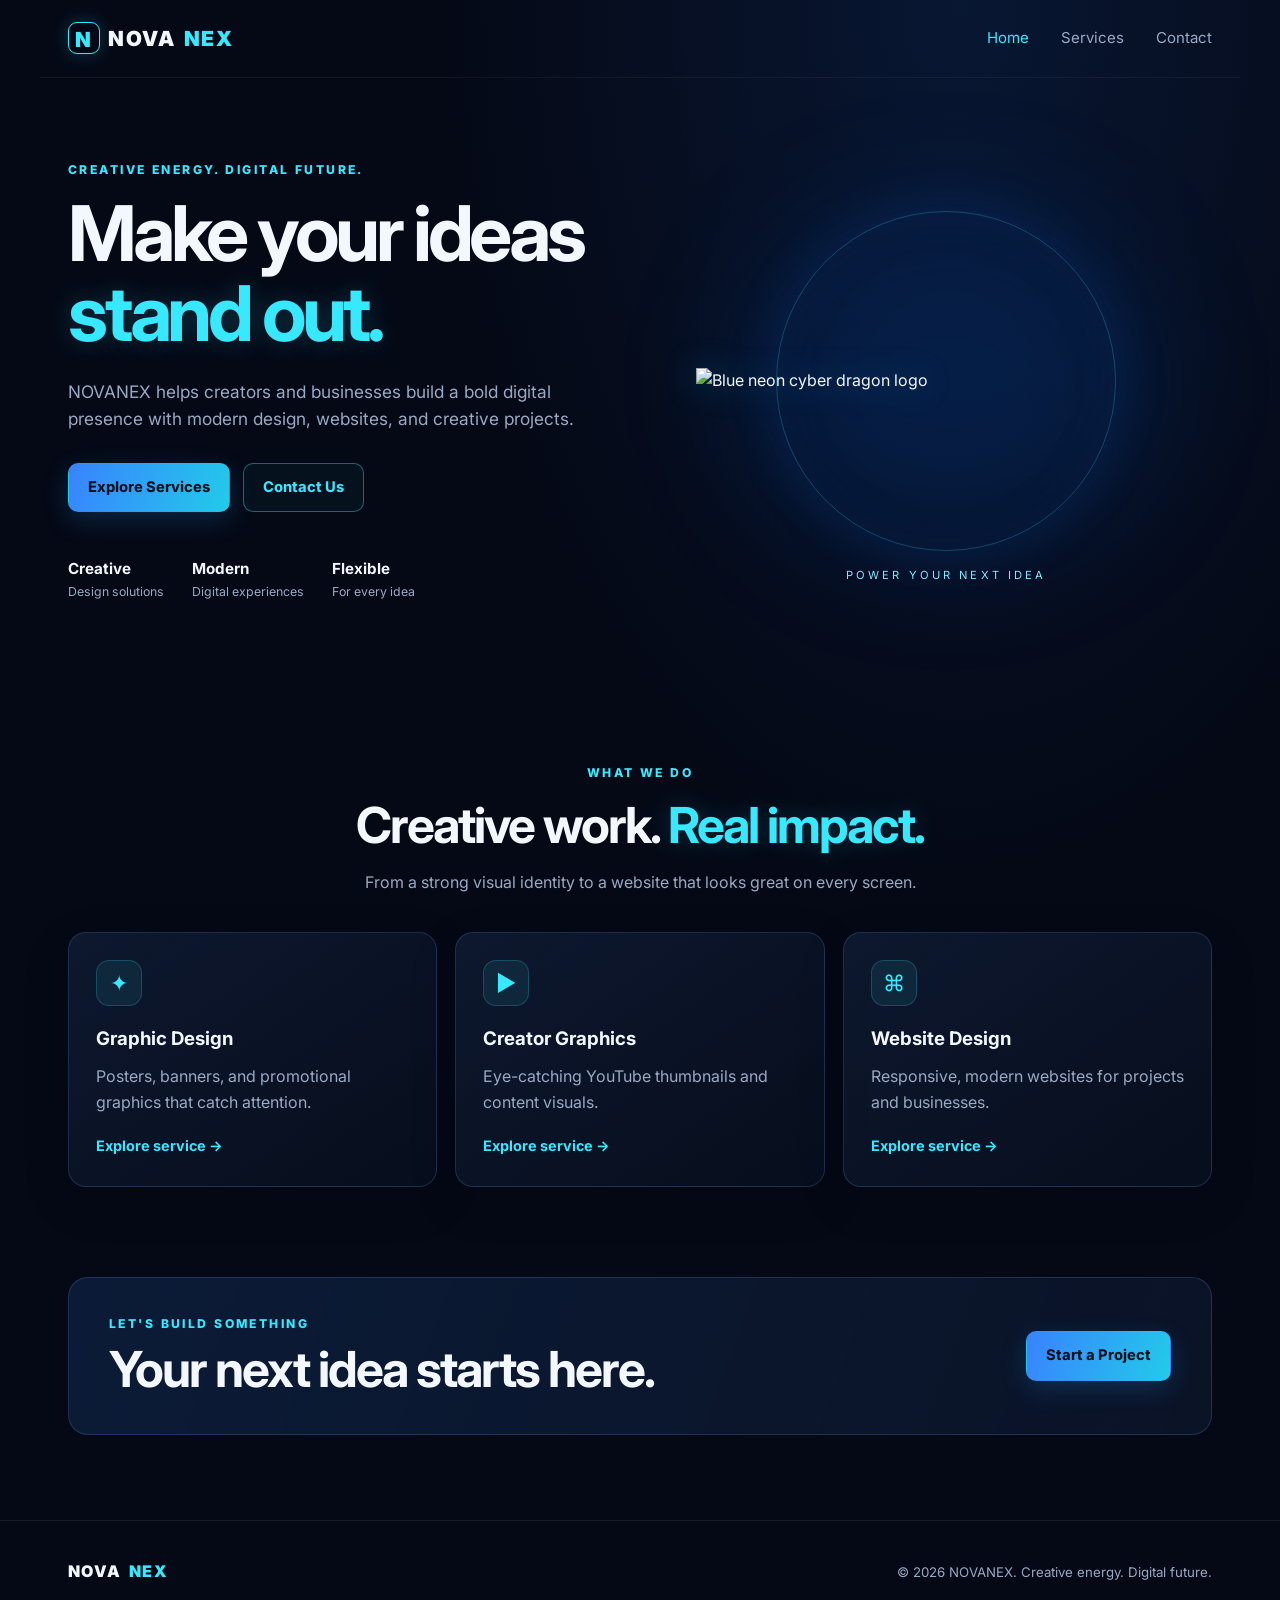
==== index.html @ 198b43f2 "Add files via upload" ====
<!DOCTYPE html>
<html lang="en">
<head>
  <meta charset="UTF-8">
  <meta name="viewport" content="width=device-width, initial-scale=1.0">
  <title>NOVANEX | Creative Digital Studio</title>
  <link rel="stylesheet" href="style.css">
</head>
<body>
  <header class="site-header">
    <a class="brand" href="index.html"><span class="brand-mark">N</span> NOVA<span>NEX</span></a>
    <button class="menu-toggle" aria-label="Open navigation" aria-expanded="false">☰</button>
    <nav class="nav">
      <a class="active" href="index.html">Home</a>
      <a href="services.html">Services</a>
      <a href="contact.html">Contact</a>
    </nav>
  </header>

  <main>
    <section class="hero">
      <div class="hero-copy">
        <p class="eyebrow">CREATIVE ENERGY. DIGITAL FUTURE.</p>
        <h1>Make your ideas<br><span>stand out.</span></h1>
        <p class="intro">NOVANEX helps creators and businesses build a bold digital presence with modern design, websites, and creative projects.</p>
        <div class="hero-actions">
          <a class="button primary" href="services.html">Explore Services</a>
          <a class="button secondary" href="contact.html">Contact Us</a>
        </div>
        <div class="mini-stats">
          <div><strong>Creative</strong><small>Design solutions</small></div>
          <div><strong>Modern</strong><small>Digital experiences</small></div>
          <div><strong>Flexible</strong><small>For every idea</small></div>
        </div>
      </div>
      <div class="dragon-wrap">
        <div class="glow-ring"></div>
        <img class="dragon" src="assets/novanex-dragon.svg" alt="Blue neon cyber dragon logo">
        <div class="dragon-caption">POWER YOUR NEXT IDEA</div>
      </div>
    </section>

    <section class="section">
      <div class="section-heading">
        <p class="eyebrow">WHAT WE DO</p>
        <h2>Creative work. <span>Real impact.</span></h2>
        <p>From a strong visual identity to a website that looks great on every screen.</p>
      </div>
      <div class="cards">
        <article class="card"><div class="card-icon">✦</div><h3>Graphic Design</h3><p>Posters, banners, and promotional graphics that catch attention.</p><a href="services.html">Explore service →</a></article>
        <article class="card"><div class="card-icon">▶</div><h3>Creator Graphics</h3><p>Eye-catching YouTube thumbnails and content visuals.</p><a href="services.html">Explore service →</a></article>
        <article class="card"><div class="card-icon">⌘</div><h3>Website Design</h3><p>Responsive, modern websites for projects and businesses.</p><a href="services.html">Explore service →</a></article>
      </div>
    </section>
    <section class="cta"><div><p class="eyebrow">LET'S BUILD SOMETHING</p><h2>Your next idea starts here.</h2></div><a class="button primary" href="contact.html">Start a Project</a></section>
  </main>
  <footer><a class="brand" href="index.html">NOVA<span>NEX</span></a><p>© 2026 NOVANEX. Creative energy. Digital future.</p></footer>
  <script src="script.js"></script>
</body>
</html>
---- style.css ----
@import url('https://fonts.googleapis.com/css2?family=Inter:wght@400;500;600;700;800;900&display=swap');
:root{--bg:#050916;--panel:#0c1427;--text:#f3f7ff;--muted:#9aa9c4;--cyan:#38e8ff;--blue:#3982ff;--line:rgba(116,165,255,.19)}
*{box-sizing:border-box}html{scroll-behavior:smooth}body{margin:0;background:radial-gradient(ellipse at 75% 0%,rgba(21,85,180,.18),transparent 38%),var(--bg);color:var(--text);font-family:Inter,Arial,sans-serif;line-height:1.6}a{color:inherit;text-decoration:none}.site-header{height:78px;max-width:1200px;padding:0 28px;margin:auto;display:flex;align-items:center;justify-content:space-between;border-bottom:1px solid rgba(255,255,255,.05)}.brand{font-weight:900;font-size:1.3rem;letter-spacing:.08em;display:inline-flex;align-items:center;gap:8px}.brand>span:last-child{color:var(--cyan)}.brand-mark{display:inline-grid;place-items:center;width:32px;height:32px;border:1px solid var(--cyan);border-radius:9px;color:var(--cyan);box-shadow:0 0 18px rgba(56,232,255,.2)}.nav{display:flex;gap:32px;color:var(--muted);font-size:.94rem}.nav a:hover,.nav a.active{color:var(--cyan)}.menu-toggle{display:none;background:none;color:white;border:1px solid var(--line);border-radius:8px;padding:7px 11px;font-size:1.2rem}.hero{max-width:1200px;margin:auto;min-height:610px;padding:65px 28px 70px;display:grid;grid-template-columns:1.05fr .95fr;align-items:center;gap:25px}.eyebrow{font-size:.76rem;font-weight:800;letter-spacing:.2em;color:var(--cyan);margin:0 0 15px}.hero h1,.page-hero h1{font-size:clamp(2.8rem,6vw,5.4rem);line-height:1.04;letter-spacing:-.055em;margin:0 0 24px}.hero h1 span,.page-hero h1 span,.section-heading h2 span{color:var(--cyan);text-shadow:0 0 26px rgba(56,232,255,.2)}.intro{font-size:1.08rem;color:var(--muted);max-width:560px}.hero-actions{display:flex;flex-wrap:wrap;gap:13px;margin-top:30px}.button{display:inline-flex;align-items:center;justify-content:center;border-radius:10px;padding:12px 19px;font-weight:750;font-size:.92rem;border:1px solid transparent;cursor:pointer;transition:transform .2s,box-shadow .2s}.button:hover{transform:translateY(-2px)}.primary{background:linear-gradient(110deg,var(--blue),#22cbe9);color:#04101d;box-shadow:0 8px 26px rgba(36,157,255,.2)}.secondary{border-color:rgba(56,232,255,.4);color:var(--cyan);background:rgba(56,232,255,.035)}.mini-stats{display:flex;gap:28px;margin-top:45px}.mini-stats div{display:flex;flex-direction:column}.mini-stats strong{font-size:.95rem}.mini-stats small{color:var(--muted);font-size:.77rem}.dragon-wrap{position:relative;display:grid;place-items:center;min-height:440px;isolation:isolate}.dragon-wrap:before{content:"";position:absolute;width:75%;height:75%;border-radius:50%;background:rgba(0,108,255,.15);filter:blur(65px);z-index:-2}.glow-ring{position:absolute;width:340px;height:340px;border-radius:50%;border:1px solid rgba(56,232,255,.25);box-shadow:0 0 55px rgba(37,117,255,.13),inset 0 0 50px rgba(37,117,255,.08);z-index:-1}.dragon{width:min(100%,500px);height:auto;filter:drop-shadow(0 0 16px rgba(0,173,255,.35));animation:float 5s ease-in-out infinite}.dragon-caption{position:absolute;bottom:16px;font-size:.7rem;letter-spacing:.28em;color:#80eaff}.section{max-width:1200px;margin:auto;padding:75px 28px}.section-heading{text-align:center;max-width:690px;margin:0 auto 36px}.section-heading h2,.cta h2{font-size:clamp(2rem,4vw,3.1rem);letter-spacing:-.04em;line-height:1.15;margin:0 0 14px}.section-heading>p:last-child,.page-hero>p:last-child{color:var(--muted)}.cards{display:grid;grid-template-columns:repeat(3,1fr);gap:18px}.card{background:linear-gradient(145deg,rgba(14,25,48,.96),rgba(7,14,28,.95));border:1px solid var(--line);border-radius:18px;padding:27px;box-shadow:0 15px 50px rgba(0,0,0,.12)}.card-icon{display:grid;place-items:center;width:46px;height:46px;border-radius:13px;background:rgba(56,232,255,.08);border:1px solid rgba(56,232,255,.2);color:var(--cyan);font-size:1.4rem;margin-bottom:18px}.card h3,.card h2{margin:0 0 10px}.card p{color:var(--muted);margin:0 0 18px}.card>a:not(.button){color:var(--cyan);font-weight:700;font-size:.9rem}.cta{max-width:1144px;margin:15px auto 85px;padding:36px 40px;border:1px solid var(--line);border-radius:20px;background:linear-gradient(110deg,rgba(26,70,133,.3),rgba(13,23,44,.75));display:flex;align-items:center;justify-content:space-between;gap:20px}.cta h2{margin:0}.cta .eyebrow{margin-bottom:8px}footer{border-top:1px solid rgba(255,255,255,.07);padding:27px max(28px,calc((100% - 1144px)/2));display:flex;align-items:center;justify-content:space-between;gap:20px;color:var(--muted);font-size:.83rem}footer .brand{color:var(--text);font-size:1rem}.page-hero{text-align:center;max-width:850px;margin:auto;padding:60px 25px 30px;position:relative}.page-hero h1{font-size:clamp(2.5rem,5vw,4.4rem);margin-bottom:15px}.page-hero>p:last-child{max-width:620px;margin:0 auto}.page-dragon{width:120px;height:120px;object-fit:contain;filter:drop-shadow(0 0 12px rgba(56,232,255,.3));margin-bottom:8px}.service-grid{display:grid;grid-template-columns:repeat(2,1fr);gap:20px;padding-top:35px}.service-card{display:flex;flex-direction:column;align-items:flex-start}.service-card .price{margin:3px 0 22px;color:var(--muted)}.price strong{color:var(--cyan);font-size:1.35rem;margin-left:5px}.service-card .button{margin-top:auto}.contact-layout{display:grid;grid-template-columns:.85fr 1.15fr;gap:22px;padding-top:35px}.contact-info h2{font-size:2rem;line-height:1.2}.contact-detail{display:flex;gap:13px;margin-top:25px}.contact-detail>span{color:var(--cyan);font-size:1.3rem}.contact-detail p{margin:3px 0}.contact-form{display:flex;flex-direction:column;gap:9px}.contact-form label{font-size:.87rem;font-weight:700;margin-top:6px}.contact-form input,.contact-form textarea,.contact-form select{width:100%;background:#070e1d;color:var(--text);border:1px solid rgba(139,174,231,.24);border-radius:9px;padding:12px 13px;font:inherit;outline:none}.contact-form input:focus,.contact-form textarea:focus,.contact-form select:focus{border-color:var(--cyan)}.contact-form textarea{resize:vertical}.contact-form .button{margin-top:9px}.form-note{font-size:.77rem!important;margin:4px 0 0!important}.contact-hero{padding-bottom:15px}@keyframes float{0%,100%{transform:translateY(0)}50%{transform:translateY(-10px)}}@media(max-width:760px){.site-header{height:70px;padding:0 18px}.menu-toggle{display:block}.nav{display:none;position:absolute;top:69px;left:0;right:0;z-index:10;background:#080f20;padding:20px 24px;border-bottom:1px solid var(--line);flex-direction:column;gap:15px}.nav.open{display:flex}.hero{grid-template-columns:1fr;padding:55px 22px 45px;gap:5px}.hero-copy{text-align:center}.hero .intro{margin-left:auto;margin-right:auto}.hero-actions,.mini-stats{justify-content:center}.mini-stats{gap:18px}.dragon-wrap{min-height:330px}.glow-ring{width:250px;height:250px}.cards{grid-template-columns:1fr}.section{padding:55px 20px}.cta{margin:5px 20px 55px;padding:27px;align-items:flex-start;flex-direction:column}footer{padding:25px 20px;flex-direction:column;align-items:flex-start;gap:8px}.service-grid,.contact-layout{grid-template-columns:1fr}.page-hero{padding-top:42px}.page-dragon{width:95px;height:95px}}@media(prefers-reduced-motion:reduce){*,*:before,*:after{animation:none!important;scroll-behavior:auto!important}}
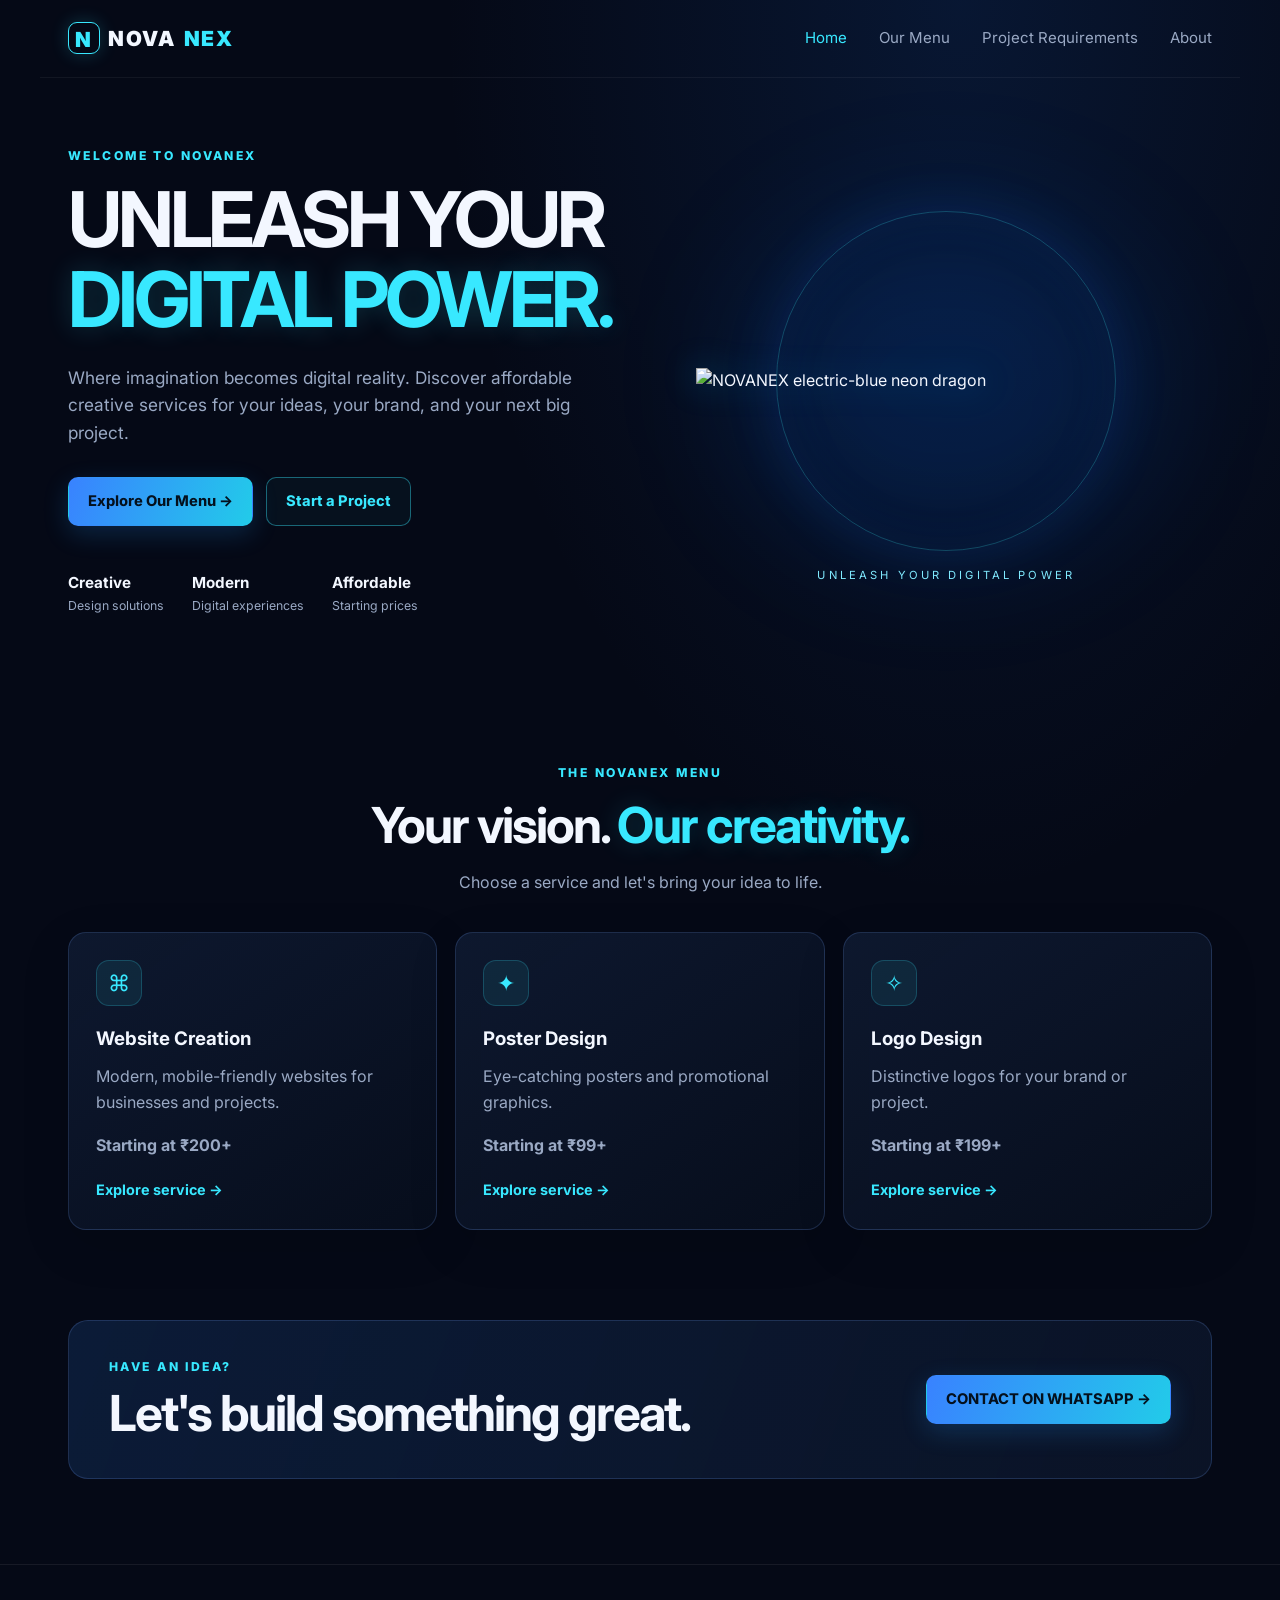
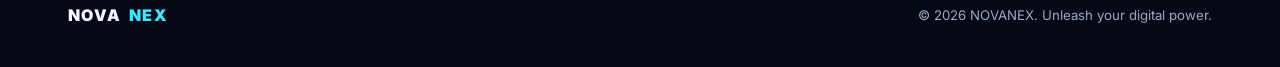
==== commit a1d8c10e: "Update index.html" ====
--- a/index.html
+++ b/index.html
@@ -3,7 +3,9 @@
 <head>
   <meta charset="UTF-8">
   <meta name="viewport" content="width=device-width, initial-scale=1.0">
-  <title>NOVANEX | Creative Digital Studio</title>
+  <meta name="theme-color" content="#050916">
+  <meta name="description" content="NOVANEX offers affordable website creation, poster design, logo design, and simple Android app services.">
+  <title>NOVANEX | Unleash Your Digital Power</title>
   <link rel="stylesheet" href="style.css">
 </head>
 <body>
@@ -12,49 +14,84 @@
     <button class="menu-toggle" aria-label="Open navigation" aria-expanded="false">☰</button>
     <nav class="nav">
       <a class="active" href="index.html">Home</a>
-      <a href="services.html">Services</a>
-      <a href="contact.html">Contact</a>
+      <a href="services.html">Our Menu</a>
+      <a href="contact.html">Project Requirements</a>
+      <a href="about.html">About</a>
     </nav>
   </header>
 
   <main>
     <section class="hero">
       <div class="hero-copy">
-        <p class="eyebrow">CREATIVE ENERGY. DIGITAL FUTURE.</p>
-        <h1>Make your ideas<br><span>stand out.</span></h1>
-        <p class="intro">NOVANEX helps creators and businesses build a bold digital presence with modern design, websites, and creative projects.</p>
+        <p class="eyebrow">WELCOME TO NOVANEX</p>
+        <h1>UNLEASH YOUR<br><span>DIGITAL POWER.</span></h1>
+        <p class="intro">Where imagination becomes digital reality. Discover affordable creative services for your ideas, your brand, and your next big project.</p>
         <div class="hero-actions">
-          <a class="button primary" href="services.html">Explore Services</a>
-          <a class="button secondary" href="contact.html">Contact Us</a>
+          <a class="button primary" href="services.html">Explore Our Menu →</a>
+          <a class="button secondary" href="contact.html">Start a Project</a>
         </div>
         <div class="mini-stats">
           <div><strong>Creative</strong><small>Design solutions</small></div>
           <div><strong>Modern</strong><small>Digital experiences</small></div>
-          <div><strong>Flexible</strong><small>For every idea</small></div>
+          <div><strong>Affordable</strong><small>Starting prices</small></div>
         </div>
       </div>
+
       <div class="dragon-wrap">
         <div class="glow-ring"></div>
-        <img class="dragon" src="assets/novanex-dragon.svg" alt="Blue neon cyber dragon logo">
-        <div class="dragon-caption">POWER YOUR NEXT IDEA</div>
+        <img class="dragon" src="assets/novanex-dragon.svg" alt="NOVANEX electric-blue neon dragon">
+        <div class="dragon-caption">UNLEASH YOUR DIGITAL POWER</div>
       </div>
     </section>
 
     <section class="section">
       <div class="section-heading">
-        <p class="eyebrow">WHAT WE DO</p>
-        <h2>Creative work. <span>Real impact.</span></h2>
-        <p>From a strong visual identity to a website that looks great on every screen.</p>
+        <p class="eyebrow">THE NOVANEX MENU</p>
+        <h2>Your vision. <span>Our creativity.</span></h2>
+        <p>Choose a service and let's bring your idea to life.</p>
       </div>
+
       <div class="cards">
-        <article class="card"><div class="card-icon">✦</div><h3>Graphic Design</h3><p>Posters, banners, and promotional graphics that catch attention.</p><a href="services.html">Explore service →</a></article>
-        <article class="card"><div class="card-icon">▶</div><h3>Creator Graphics</h3><p>Eye-catching YouTube thumbnails and content visuals.</p><a href="services.html">Explore service →</a></article>
-        <article class="card"><div class="card-icon">⌘</div><h3>Website Design</h3><p>Responsive, modern websites for projects and businesses.</p><a href="services.html">Explore service →</a></article>
+        <article class="card">
+          <div class="card-icon">⌘</div>
+          <h3>Website Creation</h3>
+          <p>Modern, mobile-friendly websites for businesses and projects.</p>
+          <p><strong>Starting at ₹200+</strong></p>
+          <a href="services.html">Explore service →</a>
+        </article>
+
+        <article class="card">
+          <div class="card-icon">✦</div>
+          <h3>Poster Design</h3>
+          <p>Eye-catching posters and promotional graphics.</p>
+          <p><strong>Starting at ₹99+</strong></p>
+          <a href="services.html">Explore service →</a>
+        </article>
+
+        <article class="card">
+          <div class="card-icon">✧</div>
+          <h3>Logo Design</h3>
+          <p>Distinctive logos for your brand or project.</p>
+          <p><strong>Starting at ₹199+</strong></p>
+          <a href="services.html">Explore service →</a>
+        </article>
       </div>
     </section>
-    <section class="cta"><div><p class="eyebrow">LET'S BUILD SOMETHING</p><h2>Your next idea starts here.</h2></div><a class="button primary" href="contact.html">Start a Project</a></section>
+
+    <section class="cta">
+      <div>
+        <p class="eyebrow">HAVE AN IDEA?</p>
+        <h2>Let's build something great.</h2>
+      </div>
+      <a class="button primary" href="contact.html">CONTACT ON WHATSAPP →</a>
+    </section>
   </main>
-  <footer><a class="brand" href="index.html">NOVA<span>NEX</span></a><p>© 2026 NOVANEX. Creative energy. Digital future.</p></footer>
+
+  <footer>
+    <a class="brand" href="index.html">NOVA<span>NEX</span></a>
+    <p>© 2026 NOVANEX. Unleash your digital power.</p>
+  </footer>
+
   <script src="script.js"></script>
 </body>
 </html>
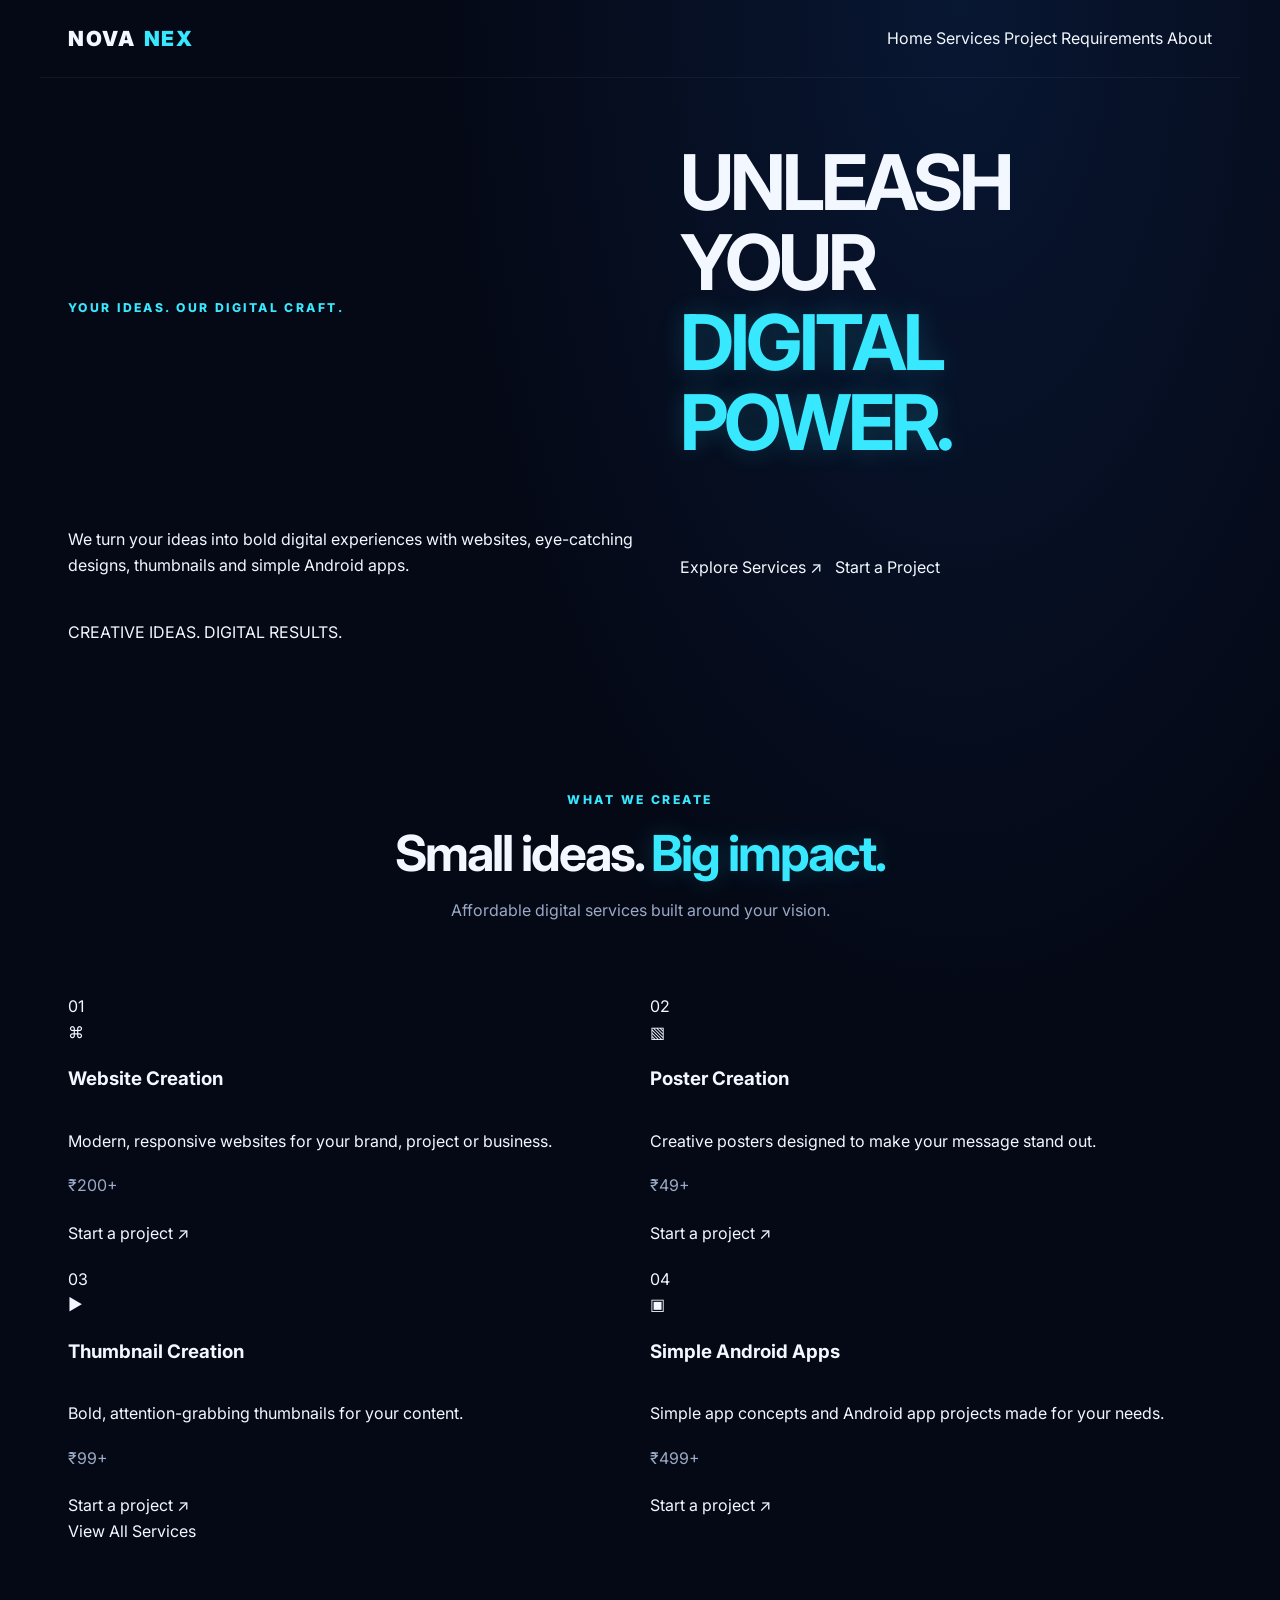
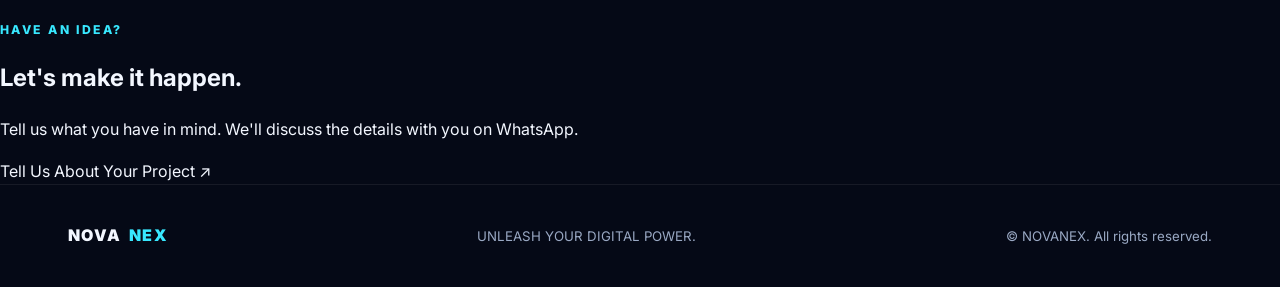
==== commit e1921efe: "Update index.html" ====
--- a/index.html
+++ b/index.html
@@ -3,18 +3,18 @@
 <head>
   <meta charset="UTF-8">
   <meta name="viewport" content="width=device-width, initial-scale=1.0">
-  <meta name="theme-color" content="#050916">
-  <meta name="description" content="NOVANEX offers affordable website creation, poster design, logo design, and simple Android app services.">
+  <meta name="theme-color" content="#05070d">
+  <meta name="description" content="NOVANEX creates websites, posters, thumbnails and simple Android apps. Unleash your digital power.">
   <title>NOVANEX | Unleash Your Digital Power</title>
   <link rel="stylesheet" href="style.css">
 </head>
 <body>
   <header class="site-header">
-    <a class="brand" href="index.html"><span class="brand-mark">N</span> NOVA<span>NEX</span></a>
-    <button class="menu-toggle" aria-label="Open navigation" aria-expanded="false">☰</button>
-    <nav class="nav">
+    <a class="brand" href="index.html">NOVA<span>NEX</span></a>
+    <button class="menu-toggle" aria-label="Toggle navigation" aria-expanded="false">☰</button>
+    <nav class="nav-links">
       <a class="active" href="index.html">Home</a>
-      <a href="services.html">Our Menu</a>
+      <a href="services.html">Services</a>
       <a href="contact.html">Project Requirements</a>
       <a href="about.html">About</a>
     </nav>
@@ -22,76 +22,81 @@
 
   <main>
     <section class="hero">
-      <div class="hero-copy">
-        <p class="eyebrow">WELCOME TO NOVANEX</p>
-        <h1>UNLEASH YOUR<br><span>DIGITAL POWER.</span></h1>
-        <p class="intro">Where imagination becomes digital reality. Discover affordable creative services for your ideas, your brand, and your next big project.</p>
-        <div class="hero-actions">
-          <a class="button primary" href="services.html">Explore Our Menu →</a>
-          <a class="button secondary" href="contact.html">Start a Project</a>
-        </div>
-        <div class="mini-stats">
-          <div><strong>Creative</strong><small>Design solutions</small></div>
-          <div><strong>Modern</strong><small>Digital experiences</small></div>
-          <div><strong>Affordable</strong><small>Starting prices</small></div>
-        </div>
+      <p class="eyebrow">YOUR IDEAS. OUR DIGITAL CRAFT.</p>
+      <h1>UNLEASH YOUR<br><span>DIGITAL POWER.</span></h1>
+      <p class="hero-copy">
+        We turn your ideas into bold digital experiences with websites,
+        eye-catching designs, thumbnails and simple Android apps.
+      </p>
+      <div class="hero-actions">
+        <a class="btn btn-primary" href="services.html">Explore Services ↗</a>
+        <a class="btn btn-outline" href="contact.html">Start a Project</a>
       </div>
-
-      <div class="dragon-wrap">
-        <div class="glow-ring"></div>
-        <img class="dragon" src="assets/novanex-dragon.svg" alt="NOVANEX electric-blue neon dragon">
-        <div class="dragon-caption">UNLEASH YOUR DIGITAL POWER</div>
-      </div>
+      <div class="hero-status"><span class="status-dot"></span> CREATIVE IDEAS. DIGITAL RESULTS.</div>
     </section>
 
     <section class="section">
       <div class="section-heading">
-        <p class="eyebrow">THE NOVANEX MENU</p>
-        <h2>Your vision. <span>Our creativity.</span></h2>
-        <p>Choose a service and let's bring your idea to life.</p>
+        <p class="eyebrow">WHAT WE CREATE</p>
+        <h2>Small ideas. <span>Big impact.</span></h2>
+        <p>Affordable digital services built around your vision.</p>
       </div>
 
-      <div class="cards">
-        <article class="card">
-          <div class="card-icon">⌘</div>
+      <div class="service-grid">
+        <article class="service-card">
+          <span class="service-number">01</span>
+          <div class="service-icon">⌘</div>
           <h3>Website Creation</h3>
-          <p>Modern, mobile-friendly websites for businesses and projects.</p>
-          <p><strong>Starting at ₹200+</strong></p>
-          <a href="services.html">Explore service →</a>
+          <p>Modern, responsive websites for your brand, project or business.</p>
+          <p class="price">₹200<span>+</span></p>
+          <a href="contact.html?service=Website%20Creation">Start a project ↗</a>
         </article>
 
-        <article class="card">
-          <div class="card-icon">✦</div>
-          <h3>Poster Design</h3>
-          <p>Eye-catching posters and promotional graphics.</p>
-          <p><strong>Starting at ₹99+</strong></p>
-          <a href="services.html">Explore service →</a>
+        <article class="service-card">
+          <span class="service-number">02</span>
+          <div class="service-icon">▧</div>
+          <h3>Poster Creation</h3>
+          <p>Creative posters designed to make your message stand out.</p>
+          <p class="price">₹49<span>+</span></p>
+          <a href="contact.html?service=Poster%20Creation">Start a project ↗</a>
         </article>
 
-        <article class="card">
-          <div class="card-icon">✧</div>
-          <h3>Logo Design</h3>
-          <p>Distinctive logos for your brand or project.</p>
-          <p><strong>Starting at ₹199+</strong></p>
-          <a href="services.html">Explore service →</a>
+        <article class="service-card">
+          <span class="service-number">03</span>
+          <div class="service-icon">▶</div>
+          <h3>Thumbnail Creation</h3>
+          <p>Bold, attention-grabbing thumbnails for your content.</p>
+          <p class="price">₹99<span>+</span></p>
+          <a href="contact.html?service=Thumbnail%20Creation">Start a project ↗</a>
         </article>
+
+        <article class="service-card">
+          <span class="service-number">04</span>
+          <div class="service-icon">▣</div>
+          <h3>Simple Android Apps</h3>
+          <p>Simple app concepts and Android app projects made for your needs.</p>
+          <p class="price">₹499<span>+</span></p>
+          <a href="contact.html?service=Simple%20Android%20Apps">Start a project ↗</a>
+        </article>
+      </div>
+      <div class="center-action">
+        <a class="btn btn-outline" href="services.html">View All Services</a>
       </div>
     </section>
 
-    <section class="cta">
-      <div>
-        <p class="eyebrow">HAVE AN IDEA?</p>
-        <h2>Let's build something great.</h2>
-      </div>
-      <a class="button primary" href="contact.html">CONTACT ON WHATSAPP →</a>
+    <section class="cta-section">
+      <p class="eyebrow">HAVE AN IDEA?</p>
+      <h2>Let's make it <span>happen.</span></h2>
+      <p>Tell us what you have in mind. We'll discuss the details with you on WhatsApp.</p>
+      <a class="btn btn-primary" href="contact.html">Tell Us About Your Project ↗</a>
     </section>
   </main>
 
-  <footer>
+  <footer class="site-footer">
     <a class="brand" href="index.html">NOVA<span>NEX</span></a>
-    <p>© 2026 NOVANEX. Unleash your digital power.</p>
+    <p>UNLEASH YOUR DIGITAL POWER.</p>
+    <p>© <span class="current-year"></span> NOVANEX. All rights reserved.</p>
   </footer>
-
   <script src="script.js"></script>
 </body>
 </html>
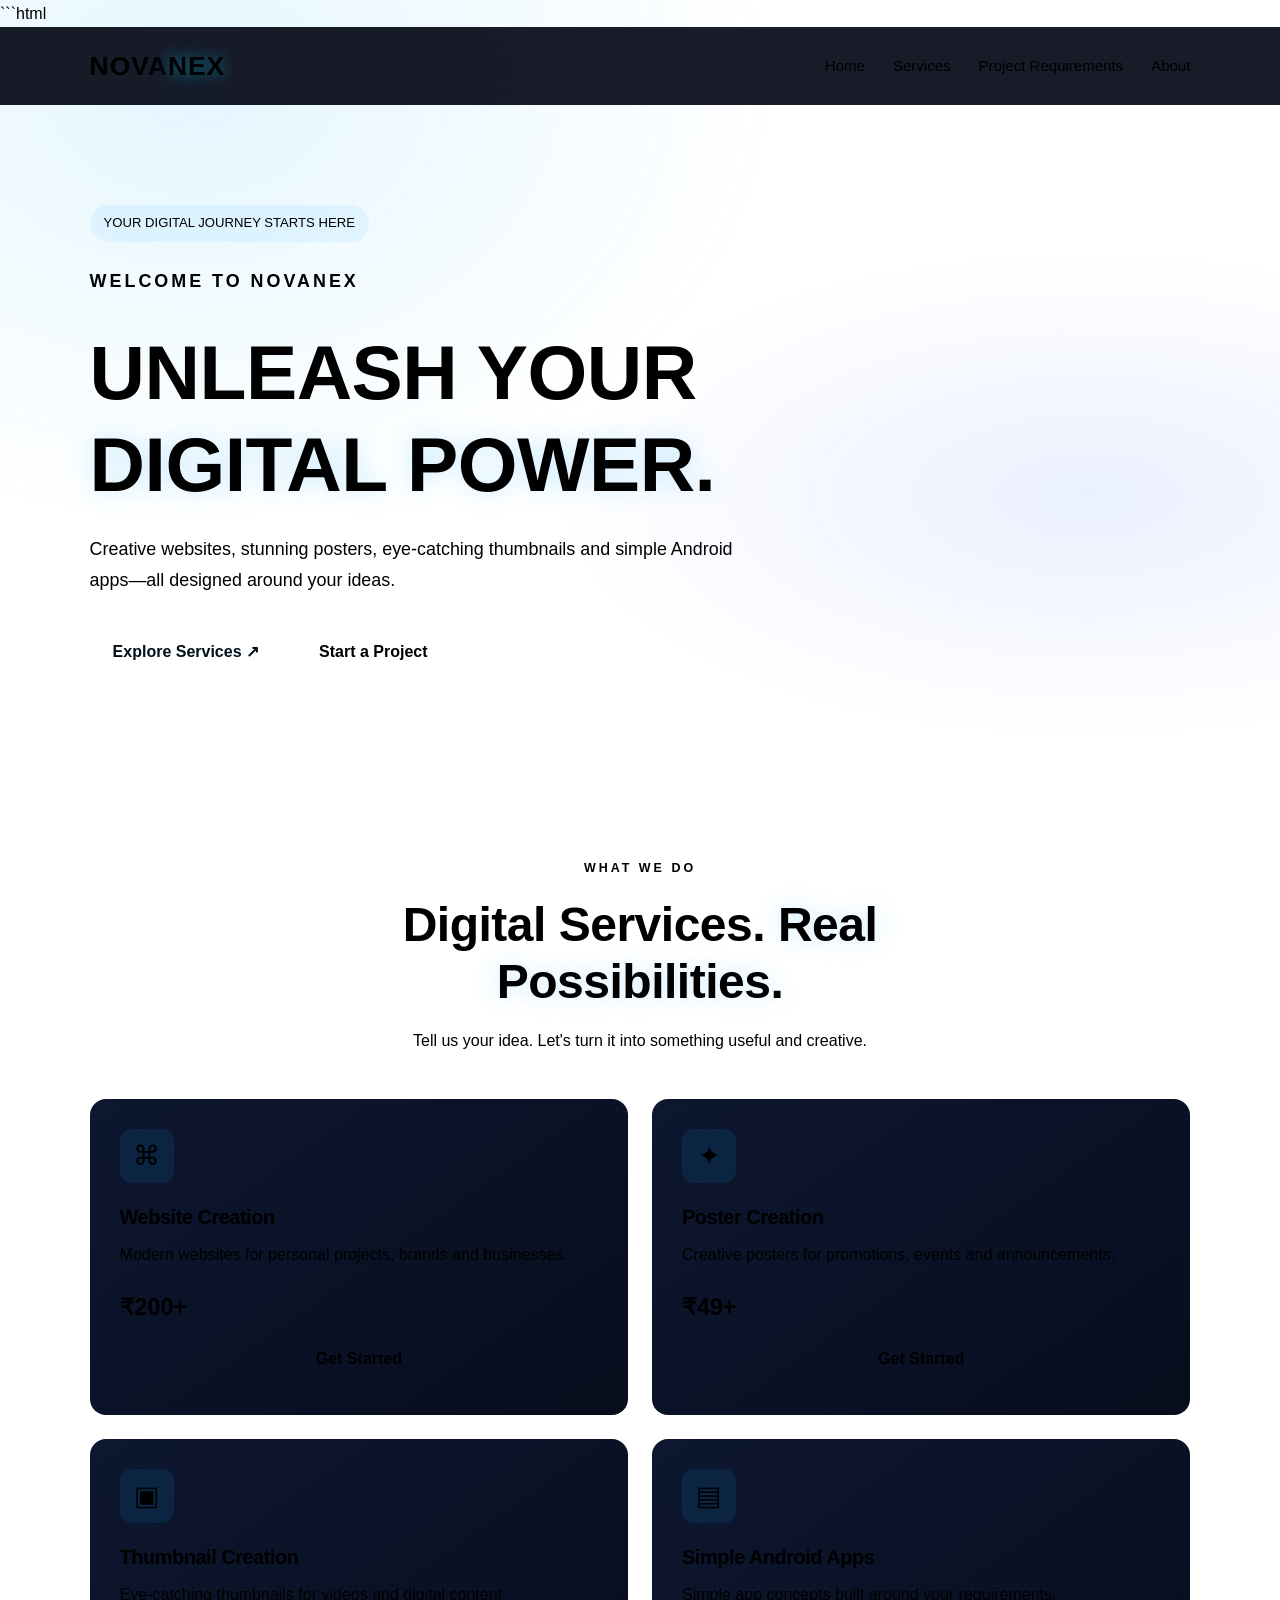
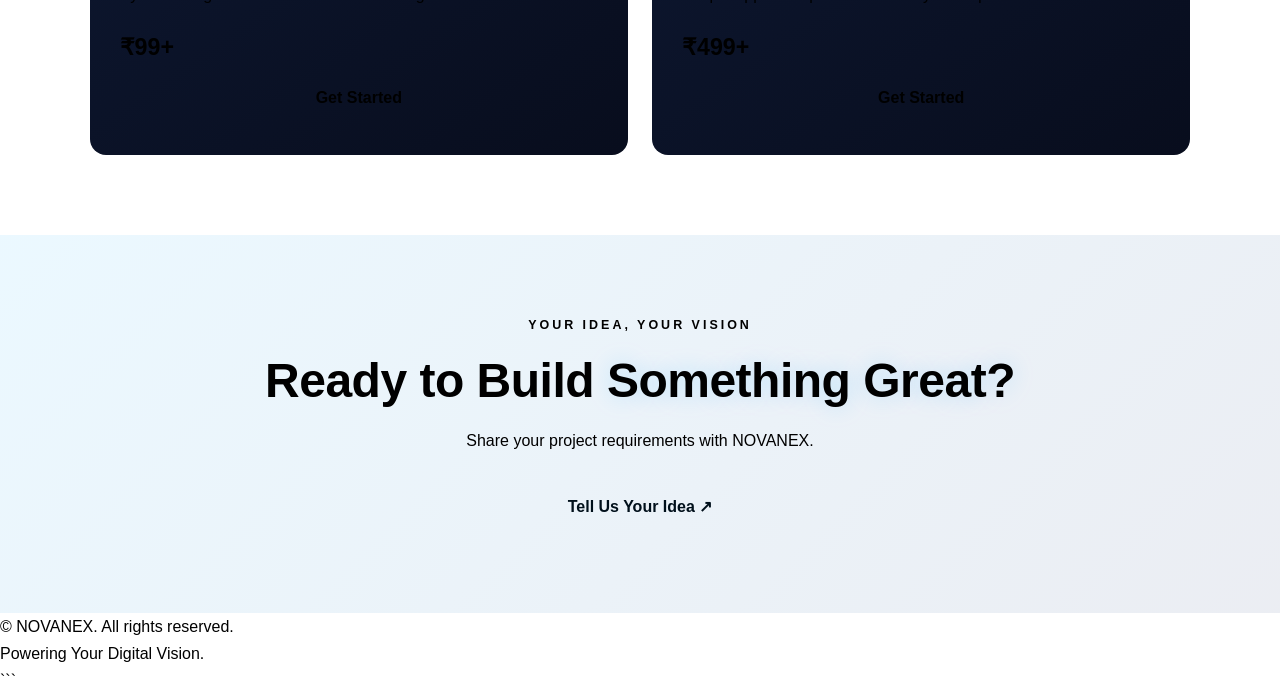
==== commit 8b1259e0: "Update index.html" ====
--- a/index.html
+++ b/index.html
@@ -1,102 +1,95 @@
+```html
 <!DOCTYPE html>
 <html lang="en">
 <head>
-  <meta charset="UTF-8">
-  <meta name="viewport" content="width=device-width, initial-scale=1.0">
-  <meta name="theme-color" content="#05070d">
-  <meta name="description" content="NOVANEX creates websites, posters, thumbnails and simple Android apps. Unleash your digital power.">
-  <title>NOVANEX | Unleash Your Digital Power</title>
-  <link rel="stylesheet" href="style.css">
+    <meta charset="UTF-8">
+    <meta name="viewport" content="width=device-width, initial-scale=1.0">
+    <meta name="theme-color" content="#050816">
+    <meta name="description" content="NOVANEX offers website creation, poster creation, thumbnail creation and simple Android app development.">
+    <title>NOVANEX | Digital Services</title>
+    <link rel="stylesheet" href="style.css">
 </head>
 <body>
-  <header class="site-header">
+<header class="site-header">
     <a class="brand" href="index.html">NOVA<span>NEX</span></a>
     <button class="menu-toggle" aria-label="Toggle navigation" aria-expanded="false">☰</button>
     <nav class="nav-links">
-      <a class="active" href="index.html">Home</a>
-      <a href="services.html">Services</a>
-      <a href="contact.html">Project Requirements</a>
-      <a href="about.html">About</a>
+        <a class="active" href="index.html">Home</a>
+        <a href="services.html">Services</a>
+        <a href="contact.html">Project Requirements</a>
+        <a href="about.html">About</a>
     </nav>
-  </header>
+</header>
 
-  <main>
+<main>
     <section class="hero">
-      <p class="eyebrow">YOUR IDEAS. OUR DIGITAL CRAFT.</p>
-      <h1>UNLEASH YOUR<br><span>DIGITAL POWER.</span></h1>
-      <p class="hero-copy">
-        We turn your ideas into bold digital experiences with websites,
-        eye-catching designs, thumbnails and simple Android apps.
-      </p>
-      <div class="hero-actions">
-        <a class="btn btn-primary" href="services.html">Explore Services ↗</a>
-        <a class="btn btn-outline" href="contact.html">Start a Project</a>
-      </div>
-      <div class="hero-status"><span class="status-dot"></span> CREATIVE IDEAS. DIGITAL RESULTS.</div>
+        <div class="hero-content">
+            <span class="hero-badge">YOUR DIGITAL JOURNEY STARTS HERE</span>
+            <p class="eyebrow">WELCOME TO NOVANEX</p>
+            <h1>UNLEASH YOUR <span>DIGITAL POWER.</span></h1>
+            <p>Creative websites, stunning posters, eye-catching thumbnails and simple Android apps—all designed around your ideas.</p>
+            <div class="hero-buttons">
+                <a class="btn btn-primary" href="services.html">Explore Services ↗</a>
+                <a class="btn btn-outline" href="contact.html">Start a Project</a>
+            </div>
+        </div>
     </section>
 
     <section class="section">
-      <div class="section-heading">
-        <p class="eyebrow">WHAT WE CREATE</p>
-        <h2>Small ideas. <span>Big impact.</span></h2>
-        <p>Affordable digital services built around your vision.</p>
-      </div>
+        <div class="section-heading">
+            <p class="eyebrow">WHAT WE DO</p>
+            <h2>Digital Services. <span>Real Possibilities.</span></h2>
+            <p>Tell us your idea. Let's turn it into something useful and creative.</p>
+        </div>
 
-      <div class="service-grid">
-        <article class="service-card">
-          <span class="service-number">01</span>
-          <div class="service-icon">⌘</div>
-          <h3>Website Creation</h3>
-          <p>Modern, responsive websites for your brand, project or business.</p>
-          <p class="price">₹200<span>+</span></p>
-          <a href="contact.html?service=Website%20Creation">Start a project ↗</a>
-        </article>
+        <div class="service-grid">
+            <article class="service-card">
+                <div class="service-icon">⌘</div>
+                <h3>Website Creation</h3>
+                <p>Modern websites for personal projects, brands and businesses.</p>
+                <span class="price">₹200+</span>
+                <a class="btn btn-outline" href="contact.html?service=Website%20Creation">Get Started</a>
+            </article>
 
-        <article class="service-card">
-          <span class="service-number">02</span>
-          <div class="service-icon">▧</div>
-          <h3>Poster Creation</h3>
-          <p>Creative posters designed to make your message stand out.</p>
-          <p class="price">₹49<span>+</span></p>
-          <a href="contact.html?service=Poster%20Creation">Start a project ↗</a>
-        </article>
+            <article class="service-card">
+                <div class="service-icon">✦</div>
+                <h3>Poster Creation</h3>
+                <p>Creative posters for promotions, events and announcements.</p>
+                <span class="price">₹49+</span>
+                <a class="btn btn-outline" href="contact.html?service=Poster%20Creation">Get Started</a>
+            </article>
 
-        <article class="service-card">
-          <span class="service-number">03</span>
-          <div class="service-icon">▶</div>
-          <h3>Thumbnail Creation</h3>
-          <p>Bold, attention-grabbing thumbnails for your content.</p>
-          <p class="price">₹99<span>+</span></p>
-          <a href="contact.html?service=Thumbnail%20Creation">Start a project ↗</a>
-        </article>
+            <article class="service-card">
+                <div class="service-icon">▣</div>
+                <h3>Thumbnail Creation</h3>
+                <p>Eye-catching thumbnails for videos and digital content.</p>
+                <span class="price">₹99+</span>
+                <a class="btn btn-outline" href="contact.html?service=Thumbnail%20Creation">Get Started</a>
+            </article>
 
-        <article class="service-card">
-          <span class="service-number">04</span>
-          <div class="service-icon">▣</div>
-          <h3>Simple Android Apps</h3>
-          <p>Simple app concepts and Android app projects made for your needs.</p>
-          <p class="price">₹499<span>+</span></p>
-          <a href="contact.html?service=Simple%20Android%20Apps">Start a project ↗</a>
-        </article>
-      </div>
-      <div class="center-action">
-        <a class="btn btn-outline" href="services.html">View All Services</a>
-      </div>
+            <article class="service-card">
+                <div class="service-icon">▤</div>
+                <h3>Simple Android Apps</h3>
+                <p>Simple app concepts built around your requirements.</p>
+                <span class="price">₹499+</span>
+                <a class="btn btn-outline" href="contact.html?service=Simple%20Android%20Apps">Get Started</a>
+            </article>
+        </div>
     </section>
 
-    <section class="cta-section">
-      <p class="eyebrow">HAVE AN IDEA?</p>
-      <h2>Let's make it <span>happen.</span></h2>
-      <p>Tell us what you have in mind. We'll discuss the details with you on WhatsApp.</p>
-      <a class="btn btn-primary" href="contact.html">Tell Us About Your Project ↗</a>
+    <section class="section cta-section">
+        <p class="eyebrow">YOUR IDEA, YOUR VISION</p>
+        <h2>Ready to Build <span>Something Great?</span></h2>
+        <p>Share your project requirements with NOVANEX.</p>
+        <a class="btn btn-primary" href="contact.html">Tell Us Your Idea ↗</a>
     </section>
-  </main>
+</main>
 
-  <footer class="site-footer">
-    <a class="brand" href="index.html">NOVA<span>NEX</span></a>
-    <p>UNLEASH YOUR DIGITAL POWER.</p>
+<footer class="site-footer">
     <p>© <span class="current-year"></span> NOVANEX. All rights reserved.</p>
-  </footer>
-  <script src="script.js"></script>
+    <p>Powering Your Digital Vision.</p>
+</footer>
+<script src="script.js"></script>
 </body>
 </html>
+```
--- a/style.css
+++ b/style.css
@@ -1,3 +1,436 @@
-@import url('https://fonts.googleapis.com/css2?family=Inter:wght@400;500;600;700;800;900&display=swap');
-:root{--bg:#050916;--panel:#0c1427;--text:#f3f7ff;--muted:#9aa9c4;--cyan:#38e8ff;--blue:#3982ff;--line:rgba(116,165,255,.19)}
-*{box-sizing:border-box}html{scroll-behavior:smooth}body{margin:0;background:radial-gradient(ellipse at 75% 0%,rgba(21,85,180,.18),transparent 38%),var(--bg);color:var(--text);font-family:Inter,Arial,sans-serif;line-height:1.6}a{color:inherit;text-decoration:none}.site-header{height:78px;max-width:1200px;padding:0 28px;margin:auto;display:flex;align-items:center;justify-content:space-between;border-bottom:1px solid rgba(255,255,255,.05)}.brand{font-weight:900;font-size:1.3rem;letter-spacing:.08em;display:inline-flex;align-items:center;gap:8px}.brand>span:last-child{color:var(--cyan)}.brand-mark{display:inline-grid;place-items:center;width:32px;height:32px;border:1px solid var(--cyan);border-radius:9px;color:var(--cyan);box-shadow:0 0 18px rgba(56,232,255,.2)}.nav{display:flex;gap:32px;color:var(--muted);font-size:.94rem}.nav a:hover,.nav a.active{color:var(--cyan)}.menu-toggle{display:none;background:none;color:white;border:1px solid var(--line);border-radius:8px;padding:7px 11px;font-size:1.2rem}.hero{max-width:1200px;margin:auto;min-height:610px;padding:65px 28px 70px;display:grid;grid-template-columns:1.05fr .95fr;align-items:center;gap:25px}.eyebrow{font-size:.76rem;font-weight:800;letter-spacing:.2em;color:var(--cyan);margin:0 0 15px}.hero h1,.page-hero h1{font-size:clamp(2.8rem,6vw,5.4rem);line-height:1.04;letter-spacing:-.055em;margin:0 0 24px}.hero h1 span,.page-hero h1 span,.section-heading h2 span{color:var(--cyan);text-shadow:0 0 26px rgba(56,232,255,.2)}.intro{font-size:1.08rem;color:var(--muted);max-width:560px}.hero-actions{display:flex;flex-wrap:wrap;gap:13px;margin-top:30px}.button{display:inline-flex;align-items:center;justify-content:center;border-radius:10px;padding:12px 19px;font-weight:750;font-size:.92rem;border:1px solid transparent;cursor:pointer;transition:transform .2s,box-shadow .2s}.button:hover{transform:translateY(-2px)}.primary{background:linear-gradient(110deg,var(--blue),#22cbe9);color:#04101d;box-shadow:0 8px 26px rgba(36,157,255,.2)}.secondary{border-color:rgba(56,232,255,.4);color:var(--cyan);background:rgba(56,232,255,.035)}.mini-stats{display:flex;gap:28px;margin-top:45px}.mini-stats div{display:flex;flex-direction:column}.mini-stats strong{font-size:.95rem}.mini-stats small{color:var(--muted);font-size:.77rem}.dragon-wrap{position:relative;display:grid;place-items:center;min-height:440px;isolation:isolate}.dragon-wrap:before{content:"";position:absolute;width:75%;height:75%;border-radius:50%;background:rgba(0,108,255,.15);filter:blur(65px);z-index:-2}.glow-ring{position:absolute;width:340px;height:340px;border-radius:50%;border:1px solid rgba(56,232,255,.25);box-shadow:0 0 55px rgba(37,117,255,.13),inset 0 0 50px rgba(37,117,255,.08);z-index:-1}.dragon{width:min(100%,500px);height:auto;filter:drop-shadow(0 0 16px rgba(0,173,255,.35));animation:float 5s ease-in-out infinite}.dragon-caption{position:absolute;bottom:16px;font-size:.7rem;letter-spacing:.28em;color:#80eaff}.section{max-width:1200px;margin:auto;padding:75px 28px}.section-heading{text-align:center;max-width:690px;margin:0 auto 36px}.section-heading h2,.cta h2{font-size:clamp(2rem,4vw,3.1rem);letter-spacing:-.04em;line-height:1.15;margin:0 0 14px}.section-heading>p:last-child,.page-hero>p:last-child{color:var(--muted)}.cards{display:grid;grid-template-columns:repeat(3,1fr);gap:18px}.card{background:linear-gradient(145deg,rgba(14,25,48,.96),rgba(7,14,28,.95));border:1px solid var(--line);border-radius:18px;padding:27px;box-shadow:0 15px 50px rgba(0,0,0,.12)}.card-icon{display:grid;place-items:center;width:46px;height:46px;border-radius:13px;background:rgba(56,232,255,.08);border:1px solid rgba(56,232,255,.2);color:var(--cyan);font-size:1.4rem;margin-bottom:18px}.card h3,.card h2{margin:0 0 10px}.card p{color:var(--muted);margin:0 0 18px}.card>a:not(.button){color:var(--cyan);font-weight:700;font-size:.9rem}.cta{max-width:1144px;margin:15px auto 85px;padding:36px 40px;border:1px solid var(--line);border-radius:20px;background:linear-gradient(110deg,rgba(26,70,133,.3),rgba(13,23,44,.75));display:flex;align-items:center;justify-content:space-between;gap:20px}.cta h2{margin:0}.cta .eyebrow{margin-bottom:8px}footer{border-top:1px solid rgba(255,255,255,.07);padding:27px max(28px,calc((100% - 1144px)/2));display:flex;align-items:center;justify-content:space-between;gap:20px;color:var(--muted);font-size:.83rem}footer .brand{color:var(--text);font-size:1rem}.page-hero{text-align:center;max-width:850px;margin:auto;padding:60px 25px 30px;position:relative}.page-hero h1{font-size:clamp(2.5rem,5vw,4.4rem);margin-bottom:15px}.page-hero>p:last-child{max-width:620px;margin:0 auto}.page-dragon{width:120px;height:120px;object-fit:contain;filter:drop-shadow(0 0 12px rgba(56,232,255,.3));margin-bottom:8px}.service-grid{display:grid;grid-template-columns:repeat(2,1fr);gap:20px;padding-top:35px}.service-card{display:flex;flex-direction:column;align-items:flex-start}.service-card .price{margin:3px 0 22px;color:var(--muted)}.price strong{color:var(--cyan);font-size:1.35rem;margin-left:5px}.service-card .button{margin-top:auto}.contact-layout{display:grid;grid-template-columns:.85fr 1.15fr;gap:22px;padding-top:35px}.contact-info h2{font-size:2rem;line-height:1.2}.contact-detail{display:flex;gap:13px;margin-top:25px}.contact-detail>span{color:var(--cyan);font-size:1.3rem}.contact-detail p{margin:3px 0}.contact-form{display:flex;flex-direction:column;gap:9px}.contact-form label{font-size:.87rem;font-weight:700;margin-top:6px}.contact-form input,.contact-form textarea,.contact-form select{width:100%;background:#070e1d;color:var(--text);border:1px solid rgba(139,174,231,.24);border-radius:9px;padding:12px 13px;font:inherit;outline:none}.contact-form input:focus,.contact-form textarea:focus,.contact-form select:focus{border-color:var(--cyan)}.contact-form textarea{resize:vertical}.contact-form .button{margin-top:9px}.form-note{font-size:.77rem!important;margin:4px 0 0!important}.contact-hero{padding-bottom:15px}@keyframes float{0%,100%{transform:translateY(0)}50%{transform:translateY(-10px)}}@media(max-width:760px){.site-header{height:70px;padding:0 18px}.menu-toggle{display:block}.nav{display:none;position:absolute;top:69px;left:0;right:0;z-index:10;background:#080f20;padding:20px 24px;border-bottom:1px solid var(--line);flex-direction:column;gap:15px}.nav.open{display:flex}.hero{grid-template-columns:1fr;padding:55px 22px 45px;gap:5px}.hero-copy{text-align:center}.hero .intro{margin-left:auto;margin-right:auto}.hero-actions,.mini-stats{justify-content:center}.mini-stats{gap:18px}.dragon-wrap{min-height:330px}.glow-ring{width:250px;height:250px}.cards{grid-template-columns:1fr}.section{padding:55px 20px}.cta{margin:5px 20px 55px;padding:27px;align-items:flex-start;flex-direction:column}footer{padding:25px 20px;flex-direction:column;align-items:flex-start;gap:8px}.service-grid,.contact-layout{grid-template-columns:1fr}.page-hero{padding-top:42px}.page-dragon{width:95px;height:95px}}@media(prefers-reduced-motion:reduce){*,*:before,*:after{animation:none!important;scroll-behavior:auto!important}}
+```css
+/* ========================================
+   NOVANEX — NEON BLUE DESIGN
+   ======================================== */
+
+:root {
+    --bg: #050816;
+    --bg-light: #0a1025;
+    --card: #0c142b;
+    --blue: #00aaff;
+    --blue-bright: #00d9ff;
+    --text: #f4f8ff;
+    --muted: #a3b1c9;
+    --border: rgba(0, 170, 255, 0.25);
+    --glow: 0 0 25px rgba(0, 170, 255, 0.15);
+}
+
+* {
+    margin: 0;
+    padding: 0;
+    box-sizing: border-box;
+}
+
+html {
+    scroll-behavior: smooth;
+}
+
+body {
+    min-height: 100vh;
+    font-family: Arial, Helvetica, sans-serif;
+    background: var(--bg);
+    color: var(--text);
+    line-height: 1.7;
+    overflow-x: hidden;
+}
+
+body::before {
+    content: "";
+    position: fixed;
+    inset: 0;
+    pointer-events: none;
+    z-index: -1;
+    background:
+        radial-gradient(ellipse at 15% 10%, rgba(0, 170, 255, 0.10), transparent 38%),
+        radial-gradient(ellipse at 85% 55%, rgba(0, 70, 255, 0.08), transparent 35%);
+}
+
+a {
+    color: inherit;
+    text-decoration: none;
+}
+
+button,
+input,
+select,
+textarea {
+    font: inherit;
+}
+
+button,
+a,
+input,
+select,
+textarea {
+    -webkit-tap-highlight-color: transparent;
+}
+
+button:focus-visible,
+a:focus-visible,
+input:focus-visible,
+select:focus-visible,
+textarea:focus-visible {
+    outline: 2px solid var(--blue-bright);
+    outline-offset: 4px;
+}
+
+/* HEADER AND NAVIGATION */
+
+.site-header {
+    width: 100%;
+    min-height: 78px;
+    padding: 16px 7%;
+    display: flex;
+    align-items: center;
+    justify-content: space-between;
+    gap: 24px;
+    background: rgba(5, 8, 22, 0.92);
+    border-bottom: 1px solid var(--border);
+    position: sticky;
+    top: 0;
+    z-index: 100;
+    backdrop-filter: blur(14px);
+}
+
+.brand {
+    font-size: 1.65rem;
+    font-weight: 900;
+    letter-spacing: 1px;
+    white-space: nowrap;
+}
+
+.brand span {
+    color: var(--blue-bright);
+    text-shadow: 0 0 15px rgba(0, 217, 255, 0.5);
+}
+
+.nav-links {
+    display: flex;
+    align-items: center;
+    gap: 28px;
+}
+
+.nav-links a {
+    color: var(--muted);
+    font-size: 0.94rem;
+    transition: color 0.25s ease;
+}
+
+.nav-links a:hover,
+.nav-links a.active {
+    color: var(--blue-bright);
+}
+
+.menu-toggle {
+    display: none;
+    color: var(--blue-bright);
+    background: transparent;
+    border: 1px solid var(--border);
+    border-radius: 8px;
+    padding: 7px 12px;
+    font-size: 1.4rem;
+    cursor: pointer;
+}
+
+/* GENERAL TEXT */
+
+h1,
+h2,
+h3 {
+    line-height: 1.2;
+    letter-spacing: -0.5px;
+}
+
+h1 {
+    font-size: clamp(2.5rem, 6vw, 4.8rem);
+    font-weight: 900;
+}
+
+h2 {
+    font-size: clamp(1.8rem, 4vw, 3rem);
+    font-weight: 800;
+}
+
+h3 {
+    font-size: 1.25rem;
+}
+
+p {
+    color: var(--muted);
+}
+
+h1 span,
+h2 span {
+    color: var(--blue-bright);
+    text-shadow: 0 0 25px rgba(0, 170, 255, 0.22);
+}
+
+.eyebrow {
+    color: var(--blue-bright);
+    font-size: 0.78rem;
+    font-weight: 800;
+    letter-spacing: 3px;
+    margin-bottom: 16px;
+}
+
+/* HOMEPAGE HERO */
+
+.hero {
+    min-height: 590px;
+    padding: 100px 7%;
+    display: flex;
+    align-items: center;
+    position: relative;
+}
+
+.hero-content {
+    max-width: 850px;
+}
+
+.hero h1 {
+    margin-bottom: 24px;
+}
+
+.hero p {
+    max-width: 650px;
+    font-size: 1.12rem;
+    margin-bottom: 30px;
+}
+
+.hero-buttons {
+    display: flex;
+    flex-wrap: wrap;
+    gap: 14px;
+    margin-top: 30px;
+}
+
+.hero-badge {
+    display: inline-block;
+    border: 1px solid var(--border);
+    background: rgba(0, 170, 255, 0.07);
+    color: var(--blue-bright);
+    padding: 7px 14px;
+    border-radius: 50px;
+    font-size: 0.82rem;
+    margin-bottom: 24px;
+}
+
+/* BUTTONS */
+
+.btn {
+    display: inline-flex;
+    justify-content: center;
+    align-items: center;
+    gap: 8px;
+    padding: 13px 23px;
+    border-radius: 8px;
+    font-weight: 800;
+    border: 1px solid var(--blue);
+    cursor: pointer;
+    transition:
+        transform 0.25s ease,
+        box-shadow 0.25s ease,
+        background 0.25s ease;
+}
+
+.btn:hover {
+    transform: translateY(-3px);
+    box-shadow: 0 0 25px rgba(0, 170, 255, 0.25);
+}
+
+.btn-primary {
+    color: #00101b;
+    background: var(--blue-bright);
+    border-color: var(--blue-bright);
+}
+
+.btn-primary:hover {
+    background: #72eaff;
+}
+
+.btn-outline {
+    color: var(--blue-bright);
+    background: transparent;
+}
+
+.btn-outline:hover {
+    background: rgba(0, 170, 255, 0.10);
+}
+
+/* SECTIONS */
+
+.section {
+    padding: 80px 7%;
+}
+
+.section-heading {
+    text-align: center;
+    max-width: 700px;
+    margin: 0 auto 45px;
+}
+
+.section-heading h2 {
+    margin-bottom: 16px;
+}
+
+.page-hero {
+    padding: 85px 7% 65px;
+    text-align: center;
+    background:
+        radial-gradient(ellipse at center top, rgba(0, 170, 255, 0.12), transparent 65%);
+}
+
+.page-hero h1 {
+    margin-bottom: 20px;
+}
+
+.page-hero > p:last-child {
+    max-width: 700px;
+    margin: 0 auto;
+    font-size: 1.05rem;
+}
+
+/* SERVICE CARDS */
+
+.service-grid {
+    display: grid;
+    grid-template-columns: repeat(2, minmax(0, 1fr));
+    gap: 24px;
+}
+
+.service-card {
+    position: relative;
+    padding: 30px;
+    background: linear-gradient(145deg, #0d1730, #080d1d);
+    border: 1px solid var(--border);
+    border-radius: 16px;
+    box-shadow: var(--glow);
+    transition:
+        transform 0.25s ease,
+        border-color 0.25s ease,
+        box-shadow 0.25s ease;
+}
+
+.service-card:hover {
+    transform: translateY(-6px);
+    border-color: var(--blue-bright);
+    box-shadow: 0 0 30px rgba(0, 170, 255, 0.15);
+}
+
+.service-number {
+    color: var(--blue);
+    font-size: 0.85rem;
+    font-weight: 800;
+    letter-spacing: 2px;
+    margin-bottom: 18px;
+}
+
+.service-icon {
+    width: 54px;
+    height: 54px;
+    display: flex;
+    align-items: center;
+    justify-content: center;
+    margin-bottom: 22px;
+    border-radius: 12px;
+    background: rgba(0, 170, 255, 0.10);
+    border: 1px solid var(--border);
+    color: var(--blue-bright);
+    font-size: 1.7rem;
+}
+
+.service-card h3 {
+    margin-bottom: 12px;
+}
+
+.service-card p {
+    margin-bottom: 20px;
+}
+
+.price {
+    display: block;
+    color: var(--blue-bright);
+    font-size: 1.45rem;
+    font-weight: 900;
+    margin-bottom: 4px;
+}
+
+.price-note {
+    display: block;
+    color: var(--muted);
+    font-size: 0.83rem;
+    margin-bottom: 22px;
+}
+
+.service-card .btn {
+    width: 100%;
+}
+
+/* CTA SECTION */
+
+.cta-section {
+    text-align: center;
+    background: linear-gradient(135deg, rgba(0, 170, 255, 0.08), rgba(0, 30, 100, 0.08));
+    border-top: 1px solid var(--border);
+    border-bottom: 1px solid var(--border);
+}
+
+.cta-section h2 {
+    margin-bottom: 18px;
+}
+
+.cta-section p:not(.eyebrow) {
+    margin-bottom: 25px;
+}
+
+/* ABOUT PAGE */
+
+.about-section {
+    max-width: 1200px;
+    margin: 0 auto;
+}
+
+.about-card {
+    padding: 38px;
+    border: 1px solid var(--border);
+    border-radius: 16px;
+    background: var(--card);
+    box-shadow: var(--glow);
+    margin-bottom: 28px;
+}
+
+.about-card h2 {
+    margin-bottom: 20px;
+}
+
+.about-card p:last-child {
+    max-width: 900px;
+}
+
+.about-grid {
+    display: grid;
+    grid-template-columns: repeat(3, minmax(0, 1fr));
+    gap: 22px;
+}
+
+.about-feature {
+    padding: 26px;
+    background: var(--card);
+    border: 1px solid var(--border);
+    border-radius: 14px;
+}
+
+.about-feature h3 {
+    margin-bottom: 12px;
+}
+
+/* PROJECT REQUIREMENTS FORM */
+
+.form-section {
+    max-width: 900px;
+    margin: 0 auto;
+}
+
+.project-form {
+    padding: 36px;
+    background: linear-gradient(145deg, #0d1730
